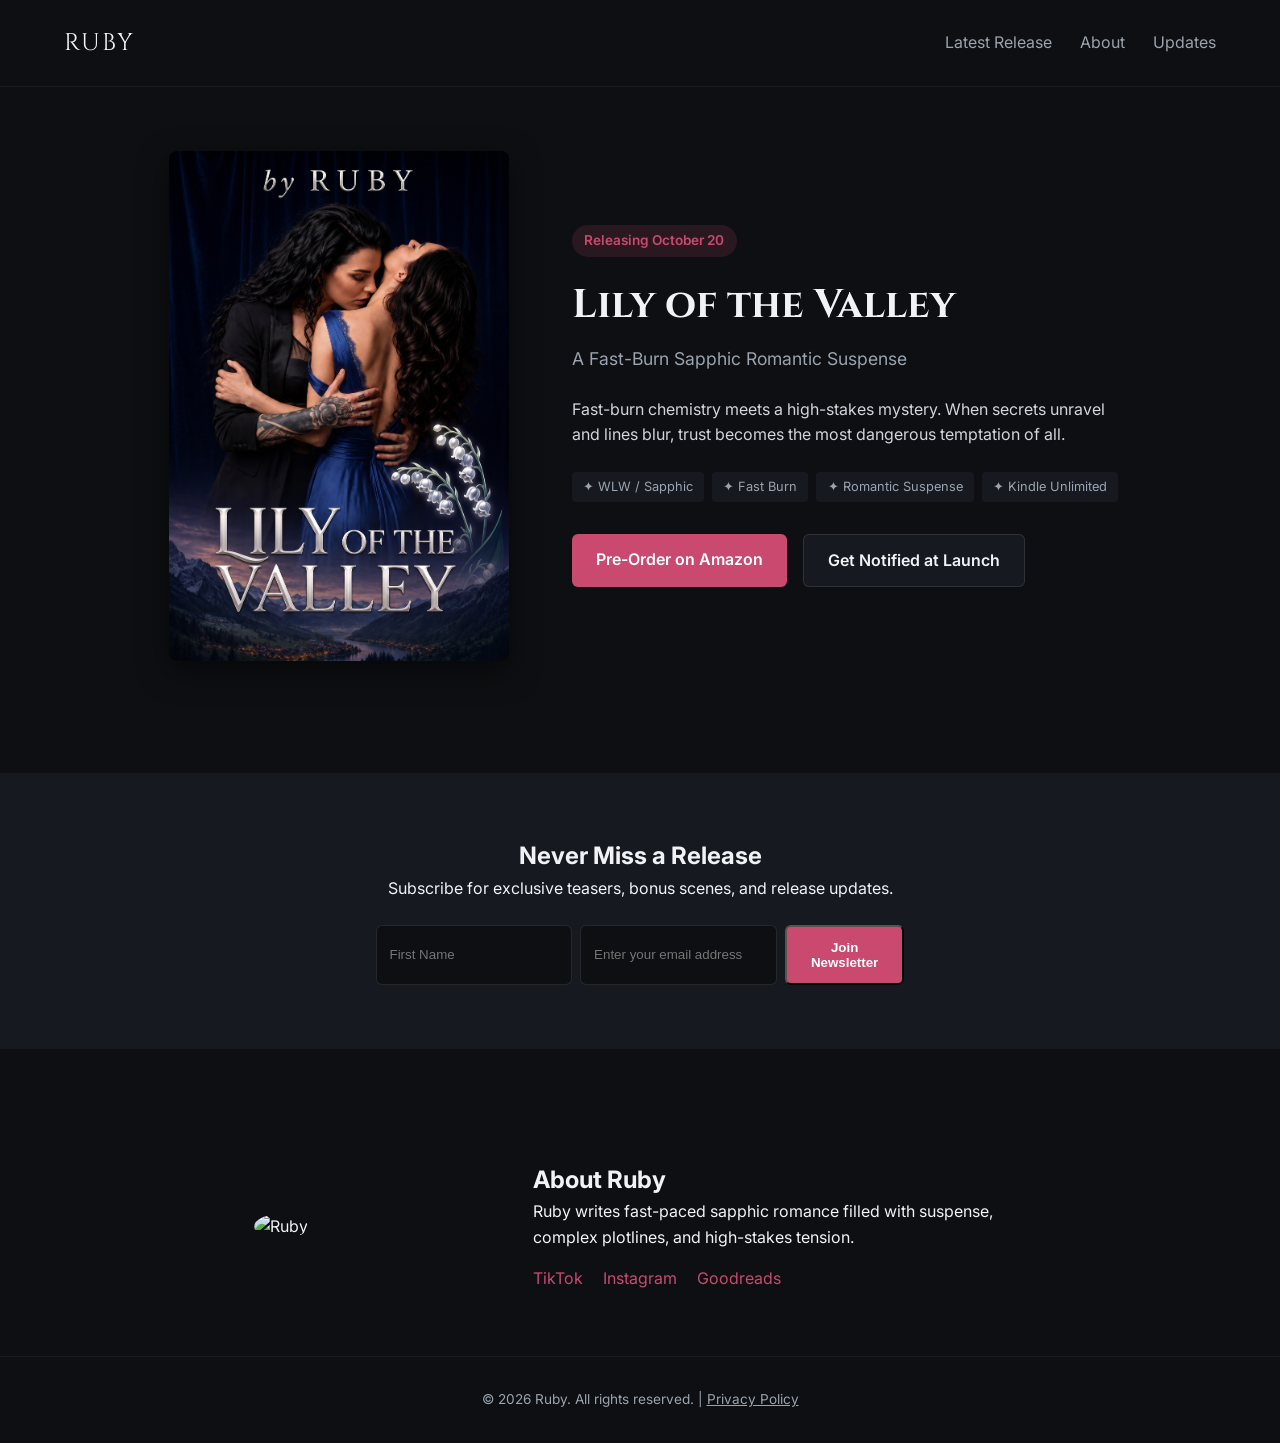
==== index.html @ b1fb8d63 "Update index.html" ====
<!DOCTYPE html>
<html lang="en">
<head>
  <meta charset="UTF-8" />
  <meta name="viewport" content="width=device-width, initial-scale=1.0" />
  <title>Ruby | Sapphic Romance Author</title>
  <meta name="description" content="Official website for Ruby, author of Lily of the Valley. High-stakes sapphic romantic suspense." />
  <link rel="stylesheet" href="assets/css/style.css" />
  <link rel="preconnect" href="https://fonts.googleapis.com">
  <link rel="preconnect" href="https://fonts.gstatic.com" crossorigin>
  <link href="https://fonts.googleapis.com/css2?family=Cinzel:wght@500;700&family=Inter:wght@300;400;600&display=swap" rel="stylesheet">
</head>
<body>

  <!-- Navigation -->
  <header class="navbar">
    <a href="#" class="brand">RUBY</a>
    <nav>
      <a href="#book">Latest Release</a>
      <a href="#about">About</a>
      <a href="#newsletter">Updates</a>
    </nav>
  </header>

  <!-- Hero / Main Book Feature -->
  <section id="book" class="hero">
    <div class="hero-container">
      <div class="book-cover">
        <img src="assets/images/cover.jpg" alt="Lily of the Valley Book Cover" />
      </div>
      <div class="book-details">
        <span class="badge">Releasing October 20</span>
        <h1>Lily of the Valley</h1>
        <p class="subhead">A Fast-Burn Sapphic Romantic Suspense</p>
        <p class="blurb">
          Fast-burn chemistry meets a high-stakes mystery. When secrets unravel and lines blur, trust becomes the most dangerous temptation of all.
        </p>
        <div class="tag-list">
          <span>✦ WLW / Sapphic</span>
          <span>✦ Fast Burn</span>
          <span>✦ Romantic Suspense</span>
          <span>✦ Kindle Unlimited</span>
        </div>
        <div class="cta-buttons">
          <a href="#" class="btn primary">Pre-Order on Amazon</a>
          <a href="#newsletter" class="btn secondary">Get Notified at Launch</a>
        </div>
      </div>
    </div>
  </section>

  <!-- Newsletter Signup -->
  <section id="newsletter" class="newsletter-section">
    <div class="container">
      <h2>Never Miss a Release</h2>
      <p>Subscribe for exclusive teasers, bonus scenes, and release updates.</p>
      
      <form id="snapitForm" class="newsletter-form" action="https://api.snapitforms.com/submit" method="POST">
        <input type="hidden" name="access_key" value="sf_6af0c57be4763bf0741c0dbfb0244138">
        
        <input type="text" name="first_name" id="first_name" placeholder="First Name" required />
        <input type="email" name="email" id="email" placeholder="Enter your email address" required />
        
        <button type="submit" class="btn primary">Join Newsletter</button>
      </form>
    </div>
  </section>

  <!-- About the Author -->
  <section id="about" class="about-section">
    <div class="container about-grid">
      <div class="author-photo">
        <img src="./assets/images/author.jpg" alt="Ruby" />
      </div>
      <div class="author-bio">
        <h2>About Ruby</h2>
        <p>
          Ruby writes fast-paced sapphic romance filled with suspense, complex plotlines, and high-stakes tension. 
        </p>
        <div class="social-links">
          <a href="#" target="_blank">TikTok</a>
          <a href="#" target="_blank">Instagram</a>
          <a href="#" target="_blank">Goodreads</a>
        </div>
      </div>
    </div>
  </section>

 <!-- Footer -->
  <footer>
    <p>
      &copy; 2026 Ruby. All rights reserved. | 
      <a href="privacy.html" style="color: var(--text-muted); text-decoration: underline;">Privacy Policy</a>
    </p>
  </footer>

</body>
</html>
---- assets/css/style.css ----
:root {
  --bg-color: #0d0f12;
  --card-bg: #161a20;
  --accent-color: #c94a6e;
  --accent-hover: #e05d82;
  --text-main: #f0f2f5;
  --text-muted: #9aa3af;
  --font-heading: 'Cinzel', serif;
  --font-body: 'Inter', sans-serif;
}

* {
  box-sizing: border-box;
  margin: 0;
  padding: 0;
}

body {
  background-color: var(--bg-color);
  color: var(--text-main);
  font-family: var(--font-body);
  line-height: 1.6;
}

.navbar {
  display: flex;
  justify-content: space-between;
  align-items: center;
  padding: 1.5rem 5%;
  border-bottom: 1px solid rgba(255,255,255,0.05);
}

.brand {
  font-family: var(--font-heading);
  font-size: 1.5rem;
  letter-spacing: 2px;
  color: var(--text-main);
  text-decoration: none;
}

.navbar nav a {
  color: var(--text-muted);
  text-decoration: none;
  margin-left: 1.5rem;
  transition: color 0.2s;
}

.navbar nav a:hover {
  color: var(--accent-color);
}

.hero {
  padding: 4rem 5%;
  max-width: 1100px;
  margin: 0 auto;
}

.hero-container {
  display: grid;
  grid-template-columns: 1fr 1.5fr;
  gap: 3rem;
  align-items: center;
}

@media (max-width: 768px) {
  .hero-container {
    grid-template-columns: 1fr;
    text-align: center;
  }
}

.book-cover img {
  width: 100%;
  max-width: 340px;
  border-radius: 8px;
  box-shadow: 0 10px 30px rgba(0,0,0,0.5);
  margin: 0 auto;
  display: block;
}

.badge {
  display: inline-block;
  background: rgba(201, 74, 110, 0.15);
  color: var(--accent-color);
  padding: 0.3rem 0.8rem;
  border-radius: 20px;
  font-size: 0.85rem;
  font-weight: 600;
  margin-bottom: 1rem;
}

h1 {
  font-family: var(--font-heading);
  font-size: 2.5rem;
  margin-bottom: 0.5rem;
}

.subhead {
  color: var(--text-muted);
  font-size: 1.1rem;
  margin-bottom: 1.5rem;
}

.blurb {
  margin-bottom: 1.5rem;
  color: #d1d5db;
}

.tag-list {
  display: flex;
  flex-wrap: wrap;
  gap: 0.5rem;
  margin-bottom: 2rem;
}

.tag-list span {
  background: var(--card-bg);
  padding: 0.3rem 0.7rem;
  border-radius: 4px;
  font-size: 0.8rem;
  color: var(--text-muted);
}

.cta-buttons {
  display: flex;
  gap: 1rem;
  flex-wrap: wrap;
}

.btn {
  display: inline-block;
  padding: 0.8rem 1.5rem;
  border-radius: 6px;
  text-decoration: none;
  font-weight: 600;
  transition: background 0.2s;
}

.btn.primary {
  background-color: var(--accent-color);
  color: #fff;
}

.btn.primary:hover {
  background-color: var(--accent-hover);
}

.btn.secondary {
  background-color: var(--card-bg);
  color: var(--text-main);
  border: 1px solid rgba(255,255,255,0.1);
}

.newsletter-section {
  background-color: var(--card-bg);
  padding: 4rem 5%;
  text-align: center;
  margin: 3rem 0;
}

.newsletter-form {
  display: flex;
  justify-content: center;
  gap: 0.5rem;
  margin-top: 1.5rem;
  max-width: 500px;
  margin-left: auto;
  margin-right: auto;
}

.newsletter-form input {
  padding: 0.8rem;
  border-radius: 6px;
  border: 1px solid rgba(255,255,255,0.1);
  background: var(--bg-color);
  color: #fff;
  flex: 1;
}

.about-section {
  padding: 4rem 5%;
  max-width: 900px;
  margin: 0 auto;
}

.about-grid {
  display: grid;
  grid-template-columns: 1fr 2fr;
  gap: 2rem;
  align-items: center;
}

@media (max-width: 600px) {
  .about-grid {
    grid-template-columns: 1fr;
    text-align: center;
  }
}

.author-photo img {
  width: 150px;
  height: 150px;
  border-radius: 50%;
  object-fit: cover;
}

.social-links {
  margin-top: 1rem;
}

.social-links a {
  color: var(--accent-color);
  margin-right: 1rem;
  text-decoration: none;
}

footer {
  text-align: center;
  padding: 2rem;
  color: var(--text-muted);
  font-size: 0.85rem;
  border-top: 1px solid rgba(255,255,255,0.05);
}
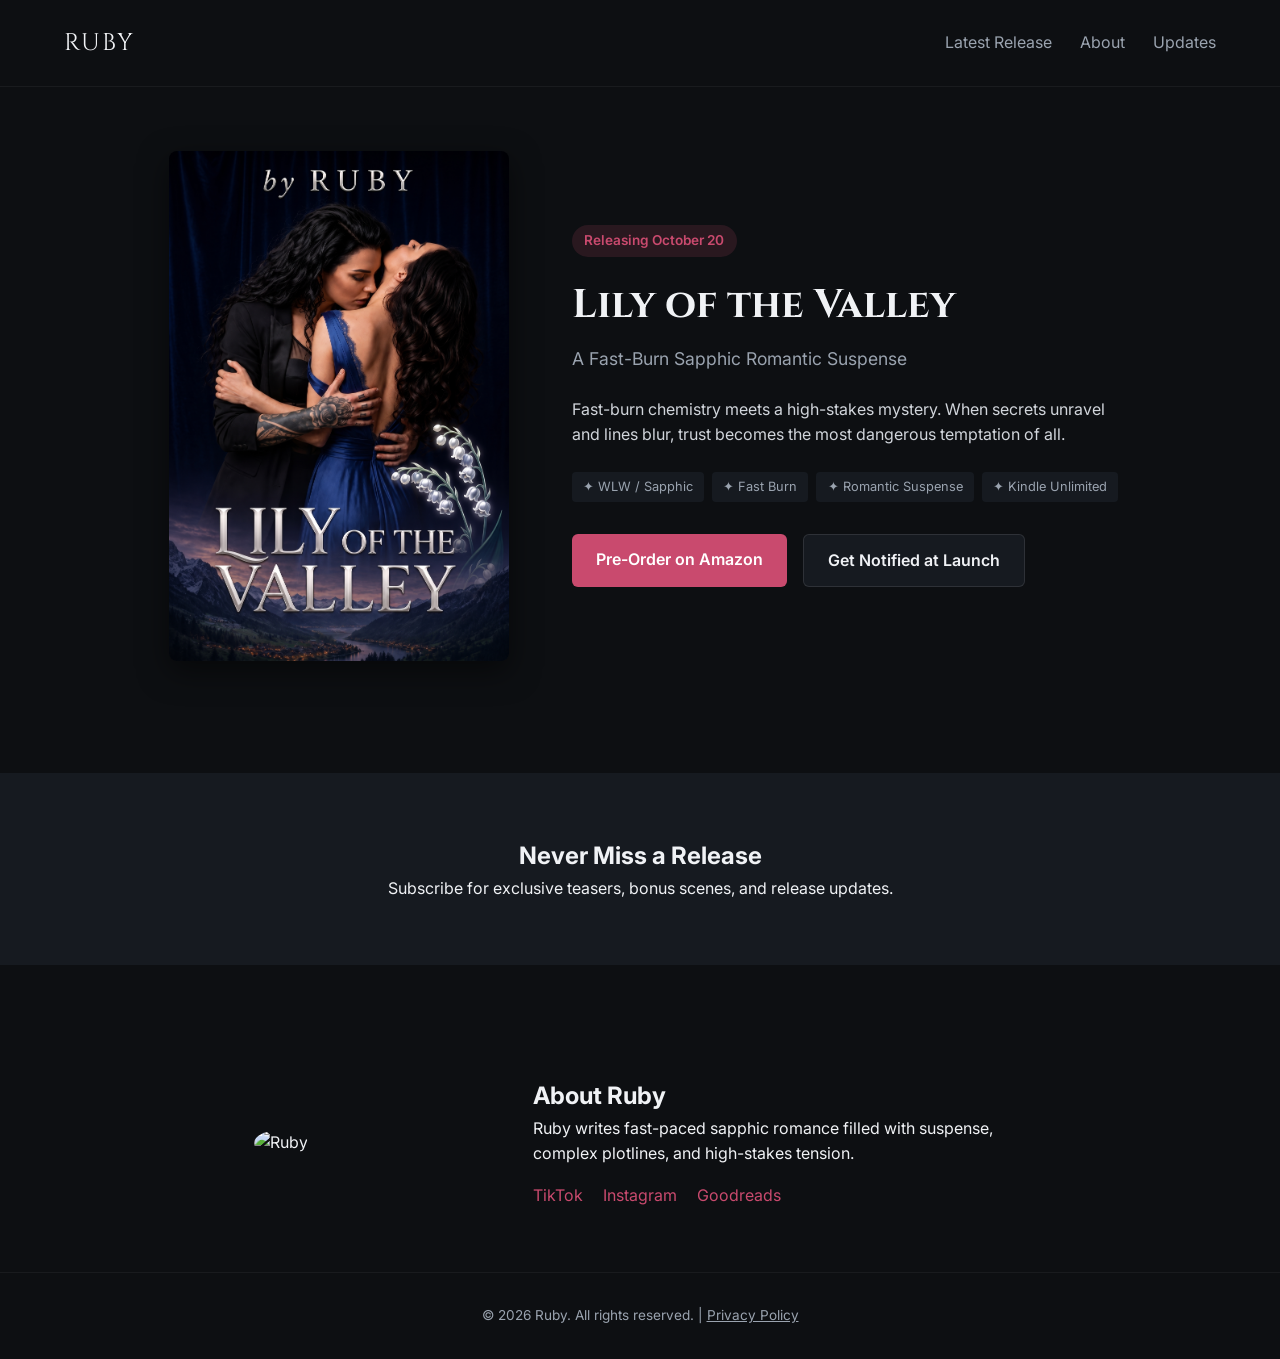
==== commit 52995587: "Update index.html" ====
--- a/index.html
+++ b/index.html
@@ -9,6 +9,16 @@
   <link rel="preconnect" href="https://fonts.googleapis.com">
   <link rel="preconnect" href="https://fonts.gstatic.com" crossorigin>
   <link href="https://fonts.googleapis.com/css2?family=Cinzel:wght@500;700&family=Inter:wght@300;400;600&display=swap" rel="stylesheet">
+
+  <!-- MailerLite Universal -->
+  <script>
+      (function(w,d,e,u,f,l,n){w[f]=w[f]||function(){(w[f].q=w[f].q||[])
+      .push(arguments);},l=d.createElement(e),l.async=1,l.src=u,
+      n=d.getElementsByTagName(e)[0],n.parentNode.insertBefore(l,n);})
+      (window,document,'script','https://assets.mailerlite.com/js/universal.js','ml');
+      ml('account', '2685129');
+  </script>
+  <!-- End MailerLite Universal -->
 </head>
 <body>
 
@@ -26,7 +36,7 @@
   <section id="book" class="hero">
     <div class="hero-container">
       <div class="book-cover">
-        <img src="assets/images/cover.jpg" alt="Lily of the Valley Book Cover" />
+        <img src="./assets/images/cover.jpg" alt="Lily of the Valley Book Cover" />
       </div>
       <div class="book-details">
         <span class="badge">Releasing October 20</span>
@@ -49,20 +59,14 @@
     </div>
   </section>
 
-  <!-- Newsletter Signup -->
+  <!-- Newsletter Signup (MailerLite Embedded) -->
   <section id="newsletter" class="newsletter-section">
     <div class="container">
       <h2>Never Miss a Release</h2>
       <p>Subscribe for exclusive teasers, bonus scenes, and release updates.</p>
       
-      <form id="snapitForm" class="newsletter-form" action="https://api.snapitforms.com/submit" method="POST">
-        <input type="hidden" name="access_key" value="sf_6af0c57be4763bf0741c0dbfb0244138">
-        
-        <input type="text" name="first_name" id="first_name" placeholder="First Name" required />
-        <input type="email" name="email" id="email" placeholder="Enter your email address" required />
-        
-        <button type="submit" class="btn primary">Join Newsletter</button>
-      </form>
+      <!-- MailerLite Form Container -->
+      <div class="ml-embedded" data-form="uR2Tao"></div>
     </div>
   </section>
 
@@ -86,7 +90,7 @@
     </div>
   </section>
 
- <!-- Footer -->
+  <!-- Footer -->
   <footer>
     <p>
       &copy; 2026 Ruby. All rights reserved. | 
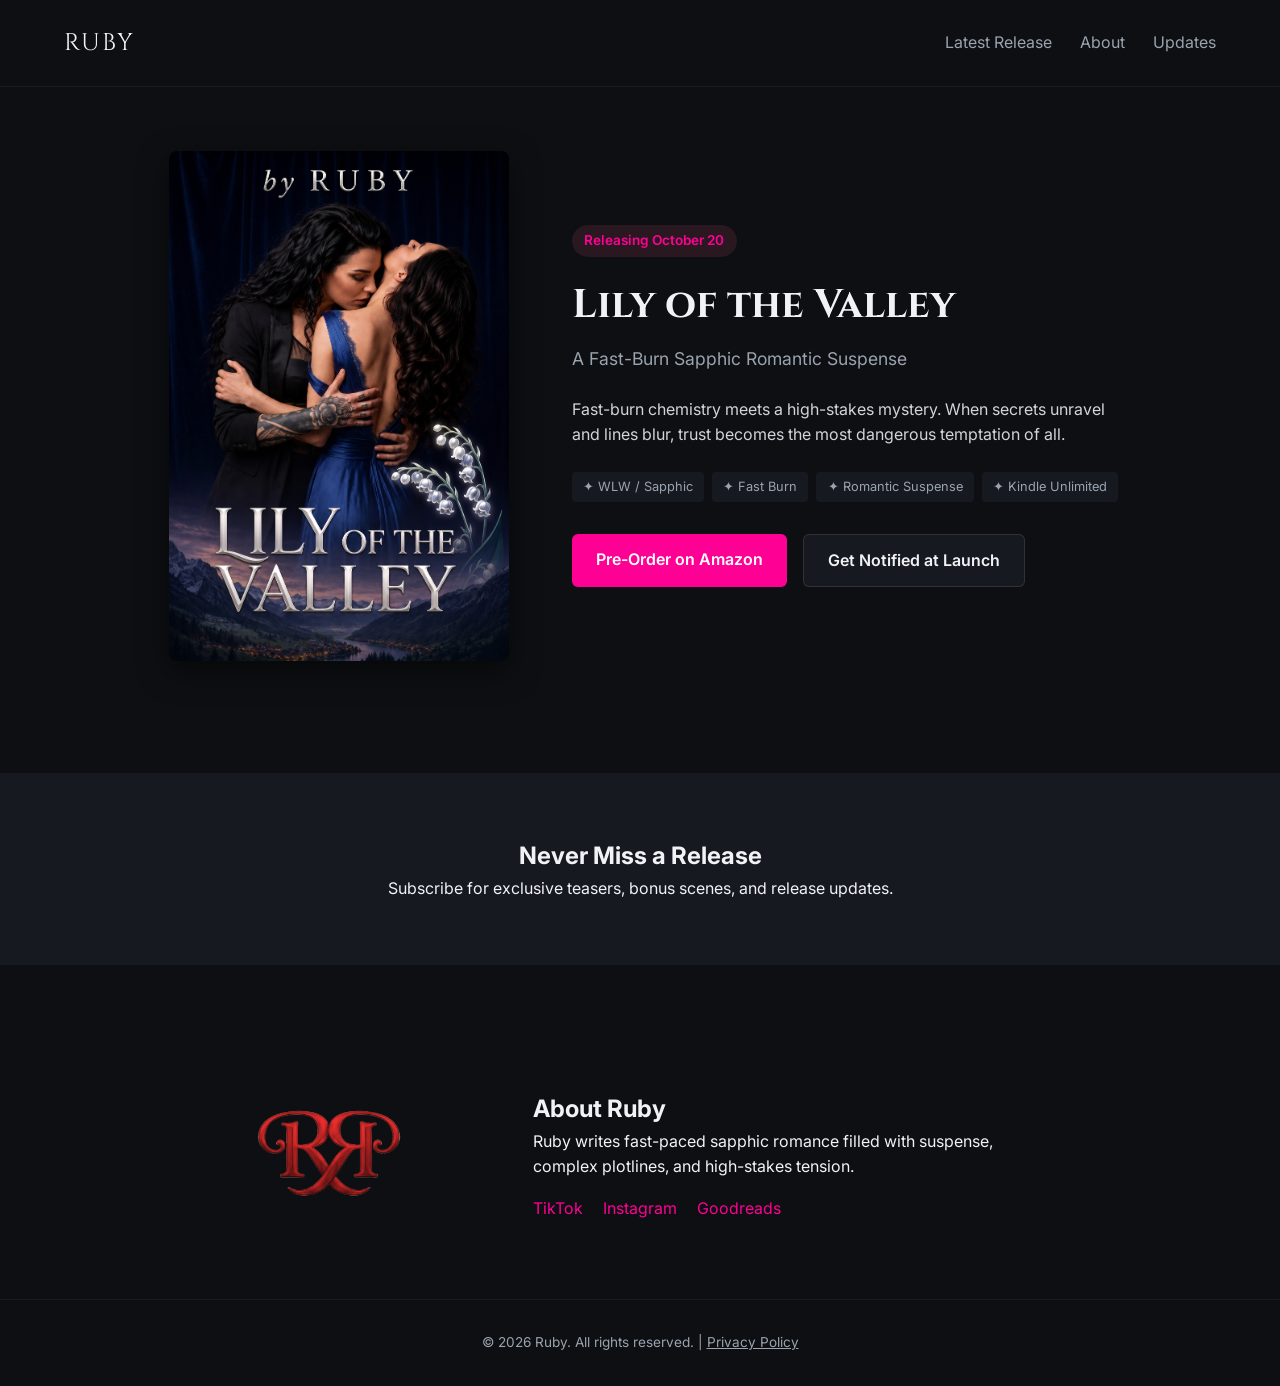
==== commit 558eb956: "Update index.html" ====
--- a/index.html
+++ b/index.html
@@ -74,7 +74,7 @@
   <section id="about" class="about-section">
     <div class="container about-grid">
       <div class="author-photo">
-        <img src="./assets/images/author.jpg" alt="Ruby" />
+        <img src="./assets/images/RR logo no bg.png" alt="Ruby" />
       </div>
       <div class="author-bio">
         <h2>About Ruby</h2>
--- a/assets/css/style.css
+++ b/assets/css/style.css
@@ -1,8 +1,8 @@
 :root {
   --bg-color: #0d0f12;
   --card-bg: #161a20;
-  --accent-color: #c94a6e;
-  --accent-hover: #e05d82;
+  --accent-color: #FF0095;
+  --accent-hover: #CD0078;
   --text-main: #f0f2f5;
   --text-muted: #9aa3af;
   --font-heading: 'Cinzel', serif;
@@ -221,3 +221,94 @@
   font-size: 0.85rem;
   border-top: 1px solid rgba(255,255,255,0.05);
 }
+
+/* ==========================================
+   MailerLite Dark Theme & Clean Up Overrides
+   ========================================== */
+
+/* 1. Hide MailerLite's duplicate headers and titles */
+.ml-embedded .ml-form-embedHeader,
+.ml-embedded .ml-form-embedBody .ml-form-embedContent h4,
+.ml-embedded .ml-form-embedBody .ml-form-embedContent p:first-child {
+  display: none !important;
+}
+
+/* 2. Container background & text colors */
+.ml-embedded,
+.ml-embedded .ml-form-embedWrapper,
+.ml-embedded .ml-form-embedBody,
+.ml-embedded .ml-form-embedContent {
+  background: transparent !important;
+  color: var(--text-main) !important;
+  font-family: var(--font-body) !important;
+  max-width: 480px !important;
+  margin: 0 auto !important;
+  padding: 0 !important;
+}
+
+/* 3. Helper text & Privacy Policy text */
+.ml-embedded p,
+.ml-embedded label,
+.ml-embedded span,
+.ml-embedded a {
+  color: var(--text-muted) !important;
+  font-size: 0.88rem !important;
+}
+
+.ml-embedded a {
+  text-decoration: underline !important;
+}
+
+/* 4. Input Fields (Dark surface, white text, subtle border) */
+.ml-embedded input[type="text"],
+.ml-embedded input[type="email"] {
+  background-color: var(--bg-color) !important;
+  color: #ffffff !important;
+  border: 1px solid rgba(255, 255, 255, 0.15) !important;
+  border-radius: 6px !important;
+  padding: 0.85rem 1rem !important;
+  font-size: 0.95rem !important;
+  width: 100% !important;
+  box-sizing: border-box !important;
+}
+
+.ml-embedded input::placeholder {
+  color: var(--text-muted) !important;
+  opacity: 0.7;
+}
+
+.ml-embedded input:focus {
+  border-color: var(--accent-color) !important;
+  outline: none !important;
+  box-shadow: 0 0 0 2px rgba(201, 74, 110, 0.2) !important;
+}
+
+/* 5. Center reCAPTCHA box */
+.ml-embedded .ml-form-recaptcha,
+.ml-embedded .g-recaptcha {
+  display: flex !important;
+  justify-content: center !important;
+  margin: 1rem 0 !important;
+}
+
+/* 6. Subscribe Button (Styled with your site's accent pink) */
+.ml-embedded button[type="submit"],
+.ml-embedded .ml-button-horizontal button {
+  background-color: var(--accent-color) !important;
+  color: #ffffff !important;
+  border: none !important;
+  border-radius: 6px !important;
+  font-family: var(--font-body) !important;
+  font-weight: 600 !important;
+  font-size: 1rem !important;
+  padding: 0.85rem 2rem !important;
+  width: 100% !important;
+  cursor: pointer !important;
+  transition: background-color 0.2s ease, transform 0.1s ease !important;
+  margin-top: 0.5rem !important;
+}
+
+.ml-embedded button[type="submit"]:hover,
+.ml-embedded .ml-button-horizontal button:hover {
+  background-color: var(--accent-hover) !important;
+}
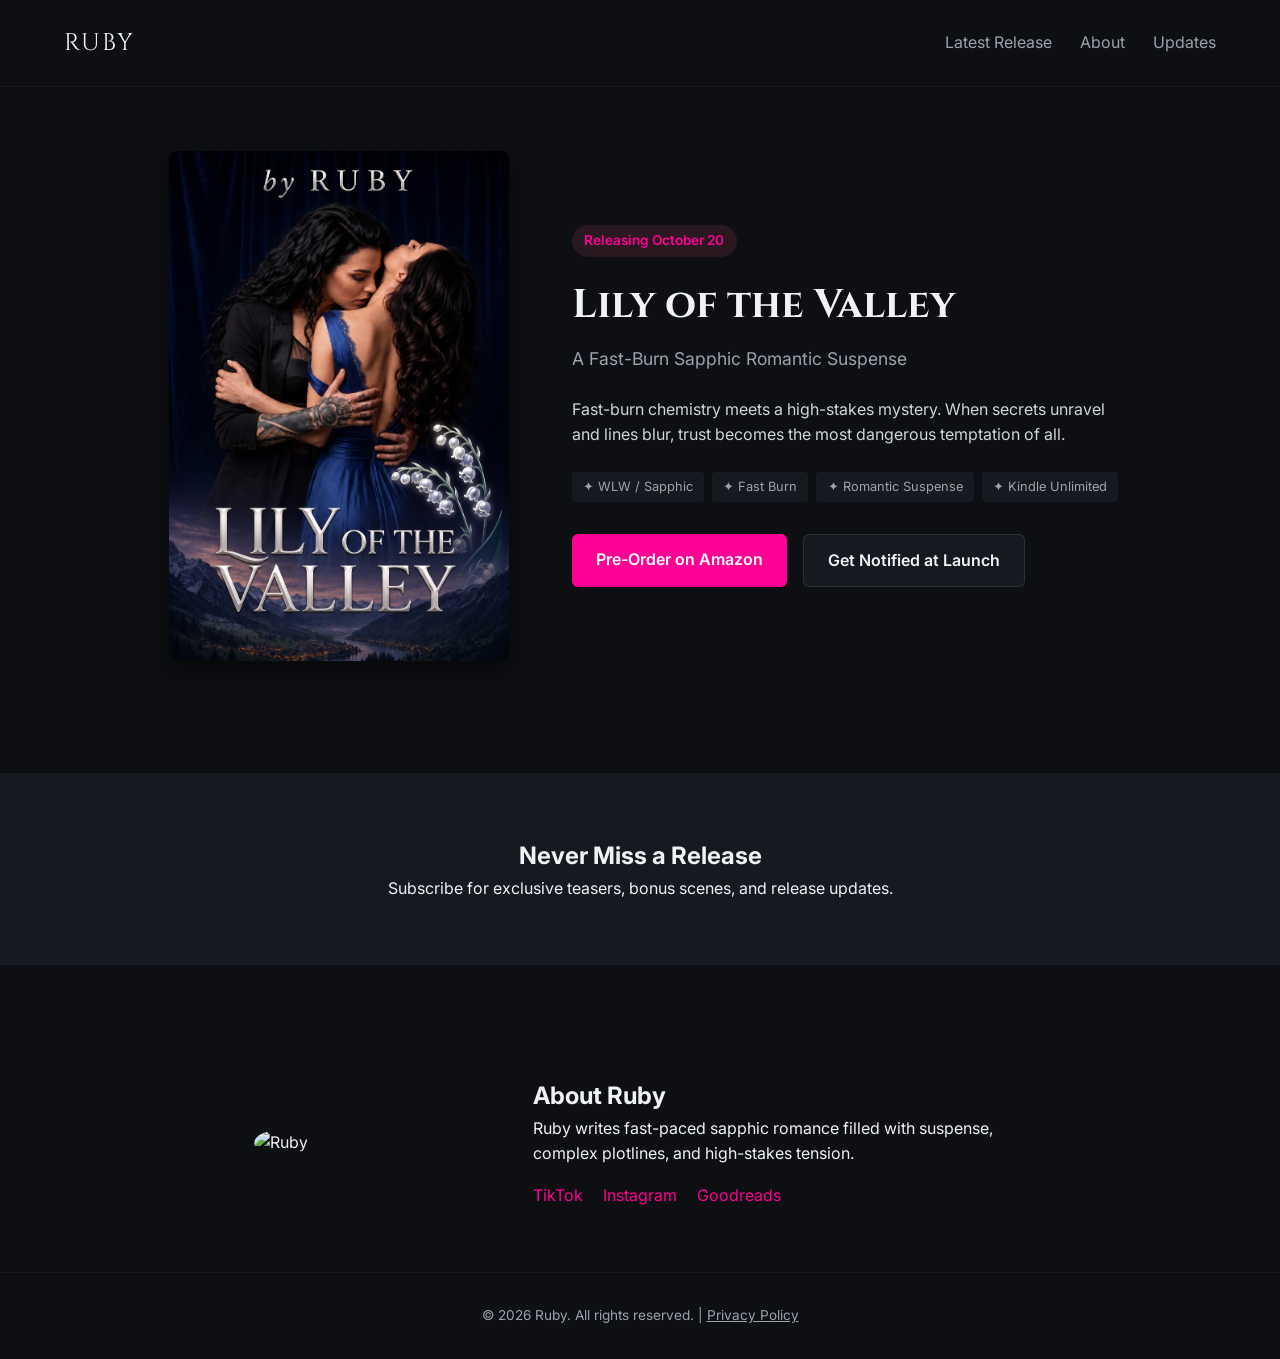
==== commit eaedfda5: "Update index.html" ====
--- a/index.html
+++ b/index.html
@@ -74,7 +74,7 @@
   <section id="about" class="about-section">
     <div class="container about-grid">
       <div class="author-photo">
-        <img src="./assets/images/RR logo no bg.png" alt="Ruby" />
+        <img src="./assets/images/RR logo no bg cropped.png" alt="Ruby" />
       </div>
       <div class="author-bio">
         <h2>About Ruby</h2>
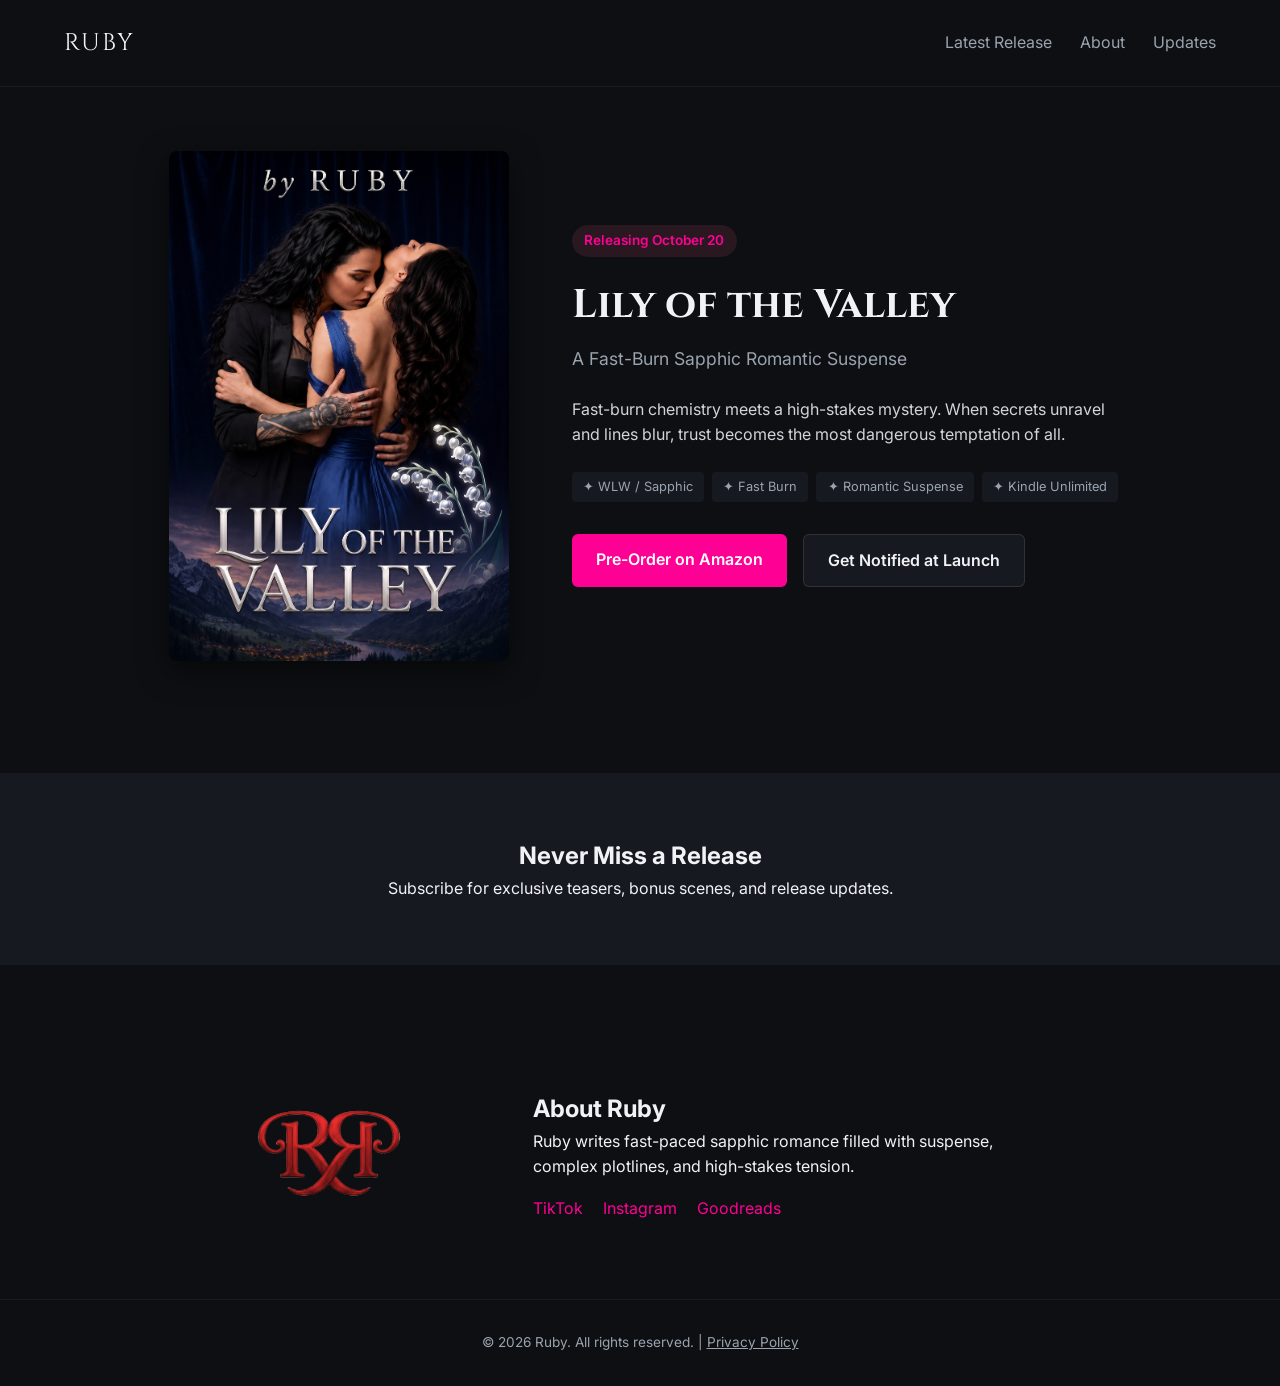
==== commit 538cc579: "Update index.html" ====
--- a/index.html
+++ b/index.html
@@ -74,7 +74,7 @@
   <section id="about" class="about-section">
     <div class="container about-grid">
       <div class="author-photo">
-        <img src="./assets/images/RR logo no bg cropped.png" alt="Ruby" />
+        <img src="./assets/images/RR logo no bg.png" alt="Ruby" />
       </div>
       <div class="author-bio">
         <h2>About Ruby</h2>
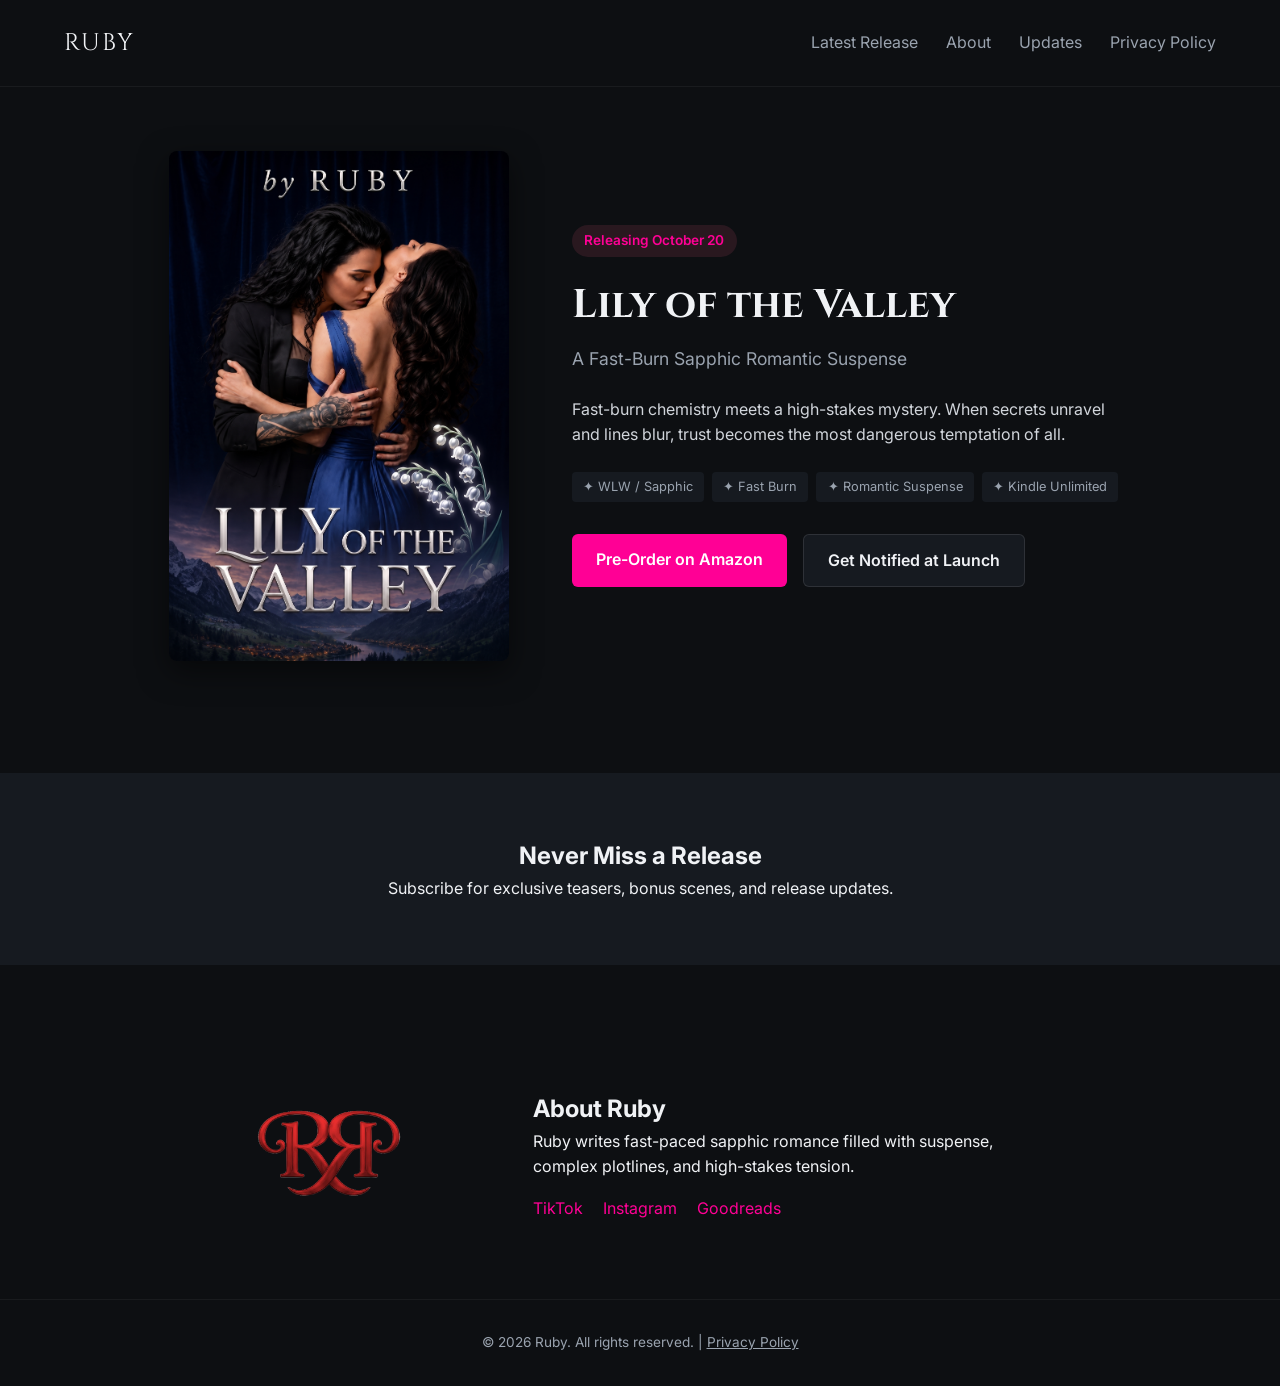
==== commit 57dde9a5: "Update index.html" ====
--- a/index.html
+++ b/index.html
@@ -9,6 +9,11 @@
   <link rel="preconnect" href="https://fonts.googleapis.com">
   <link rel="preconnect" href="https://fonts.gstatic.com" crossorigin>
   <link href="https://fonts.googleapis.com/css2?family=Cinzel:wght@500;700&family=Inter:wght@300;400;600&display=swap" rel="stylesheet">
+  
+  <!-- Favicons -->
+  <link rel="icon" type="image/png" sizes="32x32" href="assets/images/favicon-32x32.png" />
+  <link rel="icon" type="image/png" sizes="16x16" href="assets/images/favicon-16x16.png" />
+  <link rel="apple-touch-icon" sizes="180x180" href="assets/images/apple-touch-icon.png" />
 
   <!-- MailerLite Universal -->
   <script>
@@ -29,6 +34,7 @@
       <a href="#book">Latest Release</a>
       <a href="#about">About</a>
       <a href="#newsletter">Updates</a>
+      <a href="privacy.html">Privacy Policy</a>
     </nav>
   </header>
 
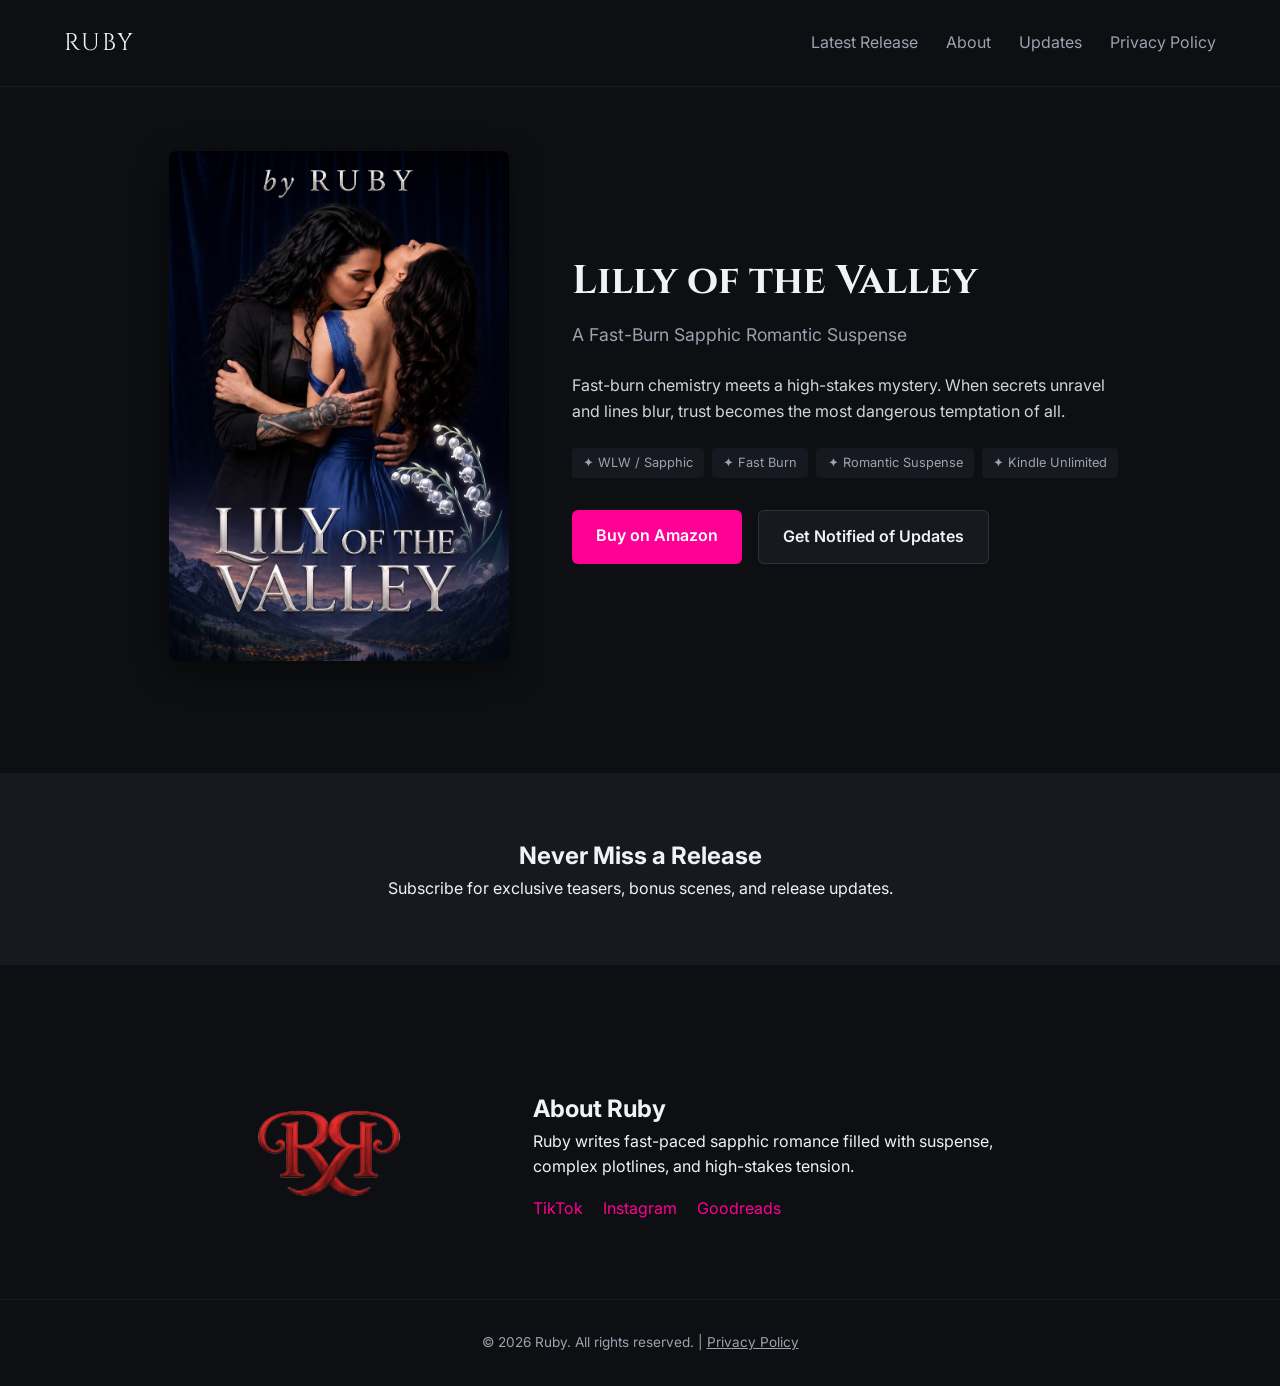
==== commit f2326101: "Update index.html" ====
--- a/index.html
+++ b/index.html
@@ -4,7 +4,7 @@
   <meta charset="UTF-8" />
   <meta name="viewport" content="width=device-width, initial-scale=1.0" />
   <title>Ruby | Sapphic Romance Author</title>
-  <meta name="description" content="Official website for Ruby, author of Lily of the Valley. High-stakes sapphic romantic suspense." />
+  <meta name="description" content="Official website for Ruby, author of Lilly of the Valley. High-stakes sapphic romantic suspense." />
   <link rel="stylesheet" href="assets/css/style.css" />
   <link rel="preconnect" href="https://fonts.googleapis.com">
   <link rel="preconnect" href="https://fonts.gstatic.com" crossorigin>
@@ -42,11 +42,10 @@
   <section id="book" class="hero">
     <div class="hero-container">
       <div class="book-cover">
-        <img src="./assets/images/cover.jpg" alt="Lily of the Valley Book Cover" />
+        <img src="./assets/images/cover.jpg" alt="Lilly of the Valley Book Cover" />
       </div>
       <div class="book-details">
-        <span class="badge">Releasing October 20</span>
-        <h1>Lily of the Valley</h1>
+        <h1>Lilly of the Valley</h1>
         <p class="subhead">A Fast-Burn Sapphic Romantic Suspense</p>
         <p class="blurb">
           Fast-burn chemistry meets a high-stakes mystery. When secrets unravel and lines blur, trust becomes the most dangerous temptation of all.
@@ -58,8 +57,8 @@
           <span>✦ Kindle Unlimited</span>
         </div>
         <div class="cta-buttons">
-          <a href="#" class="btn primary">Pre-Order on Amazon</a>
-          <a href="#newsletter" class="btn secondary">Get Notified at Launch</a>
+          <a href="https://www.amazon.ca/dp/B0HMVGPVNW" class="btn primary">Buy on Amazon</a>
+          <a href="#newsletter" class="btn secondary">Get Notified of Updates</a>
         </div>
       </div>
     </div>
